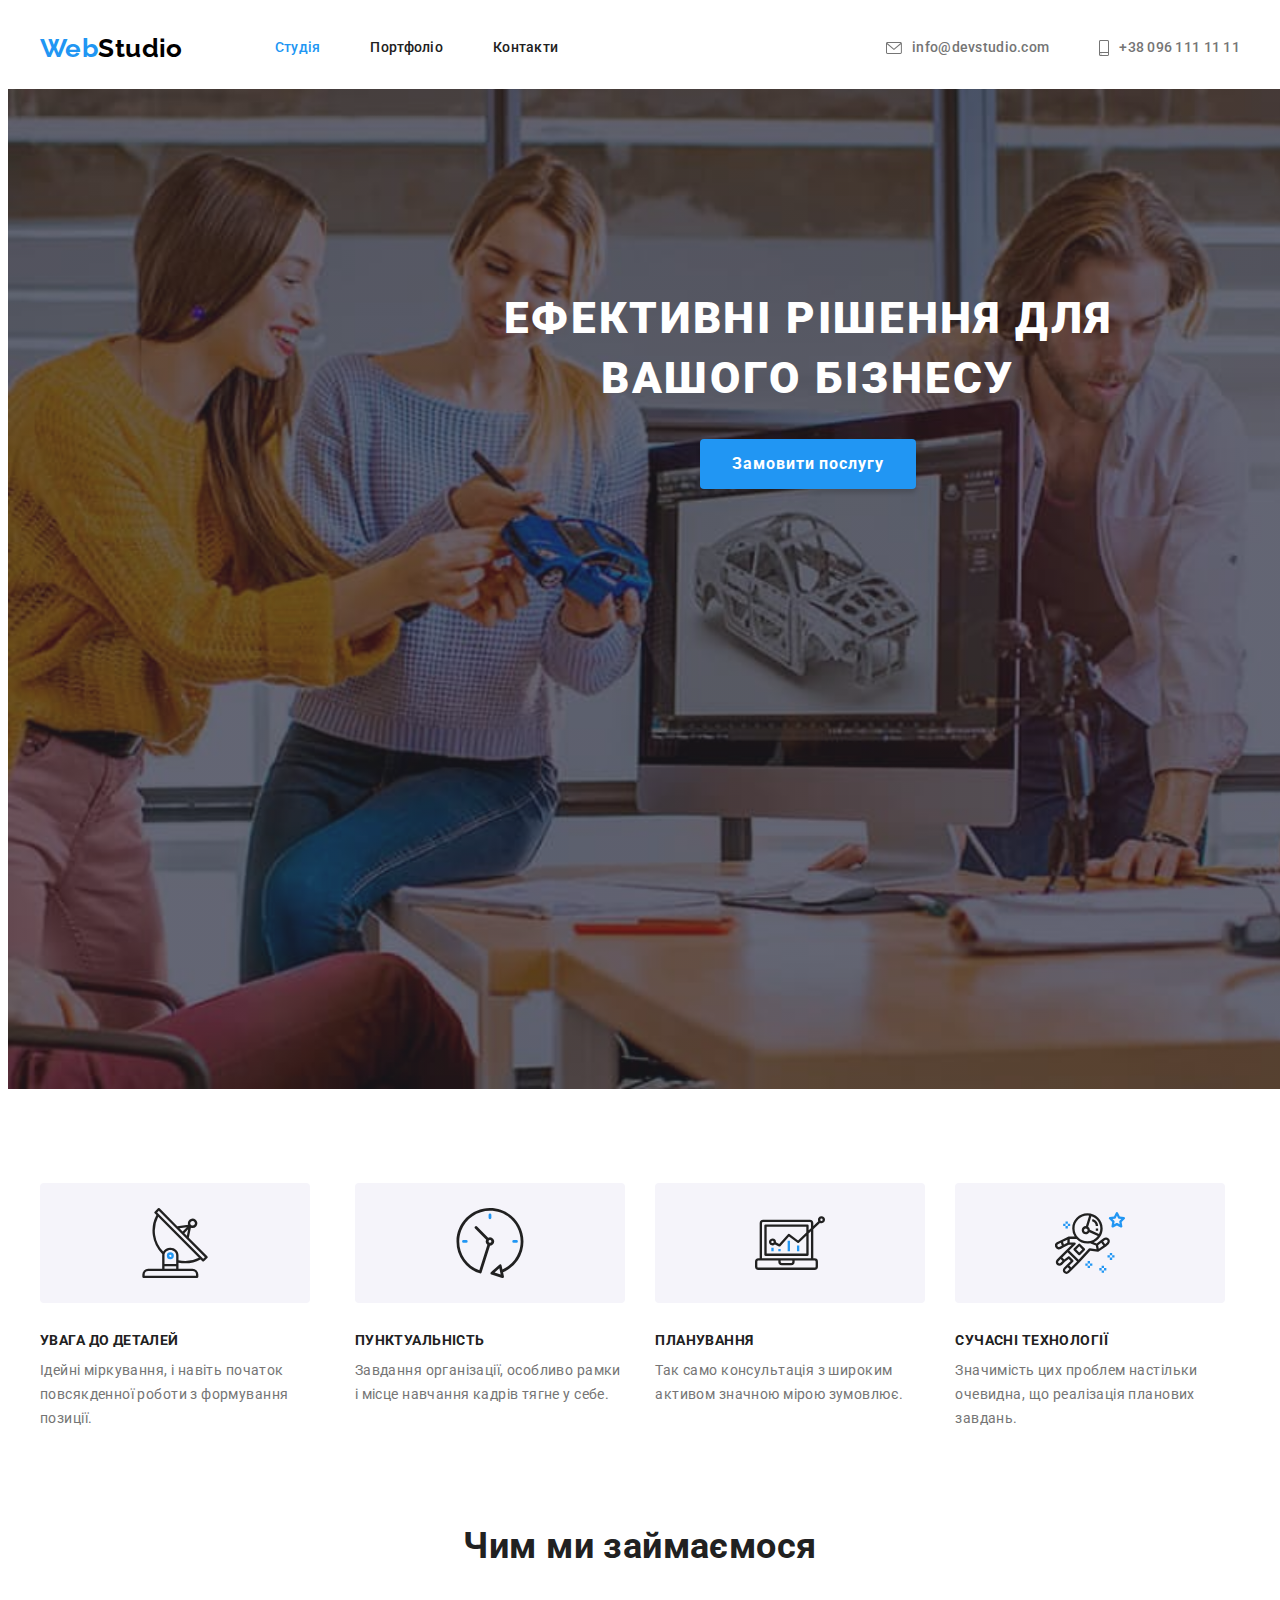
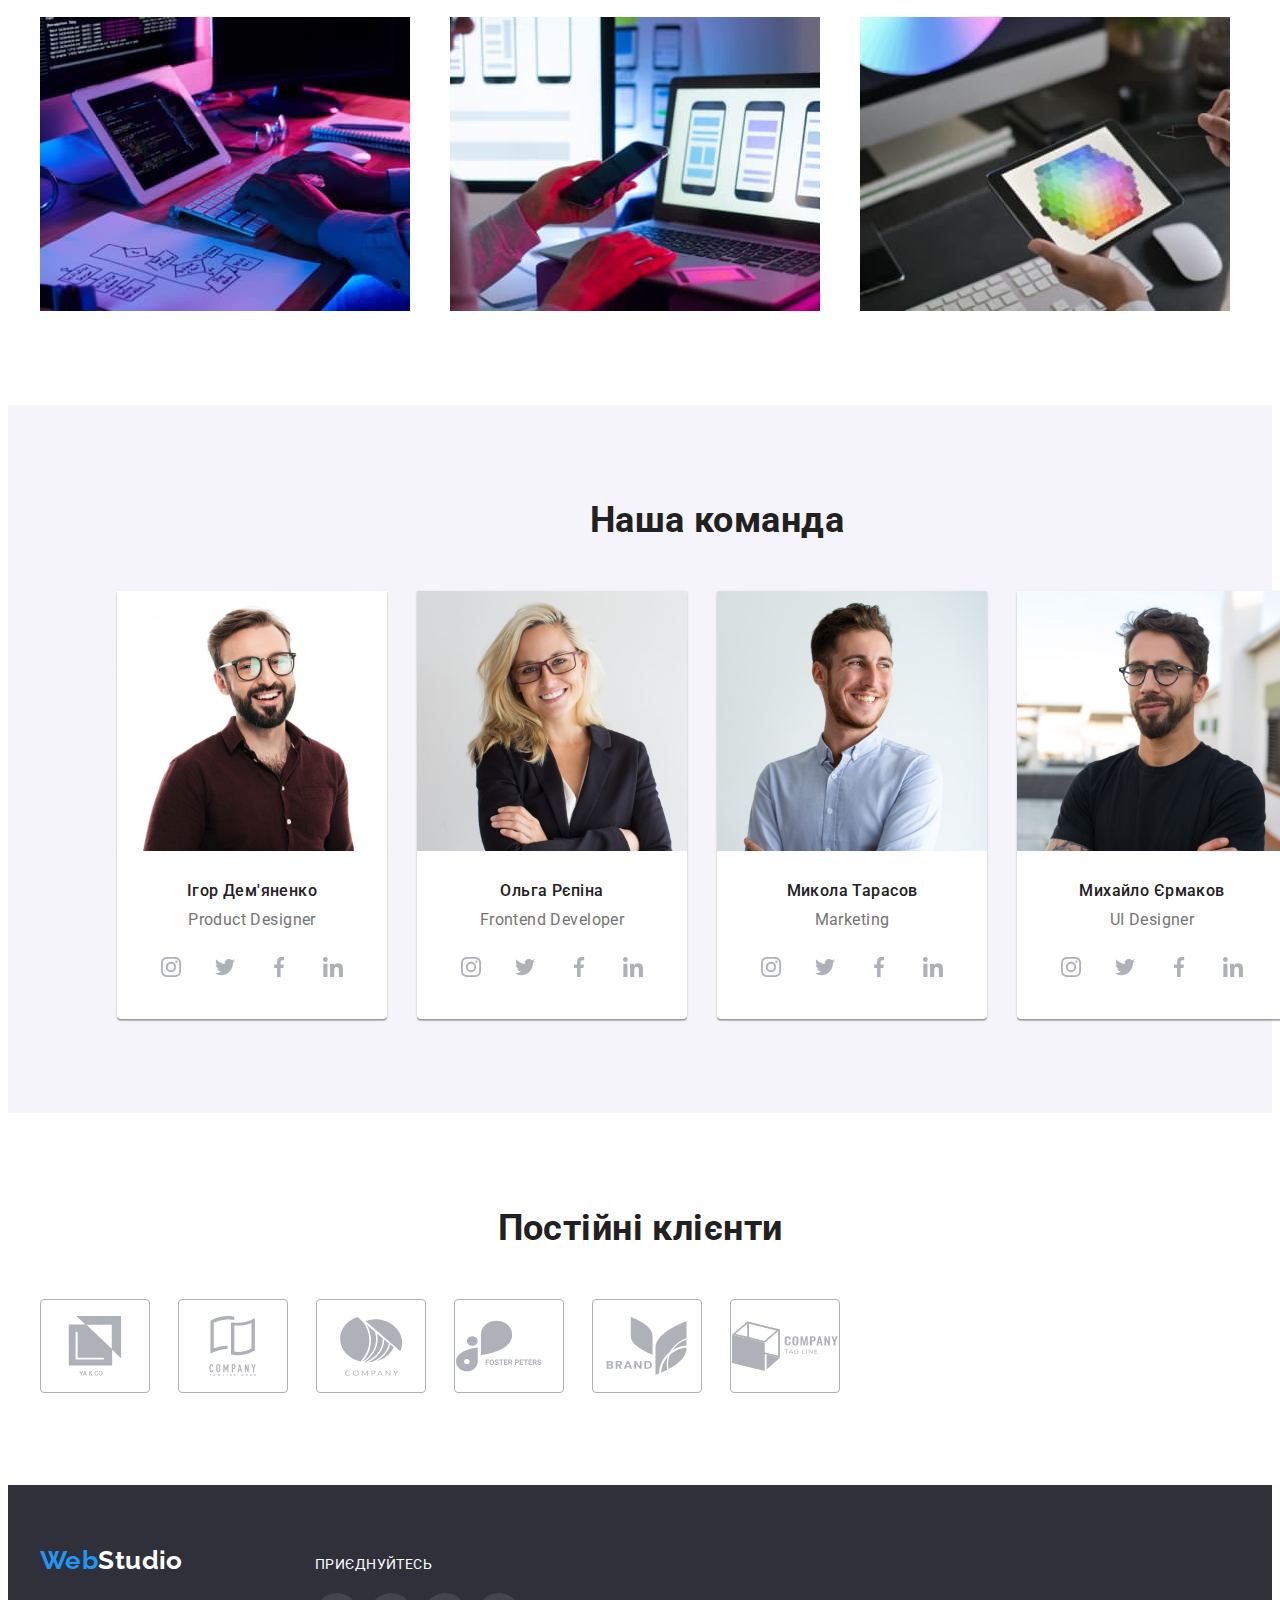
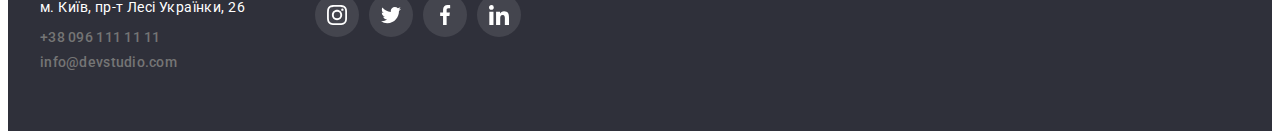
==== index.html @ 13f6e5ee "hw1" ====
<!DOCTYPE html>
<html lang="uk">
  <head>
    <meta charset="UTF-8" />
    <meta http-equiv="X-UA-Compatible" content="IE=edge" />
    <meta name="viewport" content="width=device-width, initial-scale=1.0" />
    <title>Document</title>
    <link rel="preconnect" href="https://fonts.googleapis.com" />
    <link rel="preconnect" href="https://fonts.gstatic.com" crossorigin />
    <link
      href="https://fonts.googleapis.com/css2?family=Raleway:wght@700&family=Roboto:wght@400;500;700;900&display=swap"
      rel="stylesheet"
    />
    <link
      rel="stylesheet"
      href="https://cdnjs.cloudflare.com/ajax/libs/modern-normalize/1.1.0/modern-normalize.min.css"
      integrity="sha512-wpPYUAdjBVSE4KJnH1VR1HeZfpl1ub8YT/NKx4PuQ5NmX2tKuGu6U/JRp5y+Y8XG2tV+wKQpNHVUX03MfMFn9Q=="
      crossorigin="anonymous"
      referrerpolicy="no-referrer"
    />
    <link rel="stylesheet" href="./css/styles.css" />
  </head>
  <body>
    <header class="page-header">
      <div class="container header-nav">
        <nav class="mail-nav" style="display: flex; align-items: center">
          <a href="./index.html" class="logo">
            <span class="logo-color">Web</span>Studio</a
          >
          <ul class="site-nav">
            <li class="item">
              <a href="./index.html" class="link current">Студія</a>
            </li>
            <li class="item">
              <a href="./portfolio.html" class="link">Портфоліо</a>
            </li>
            <li class="item"><a href="#" class="link">Контакти</a></li>
          </ul>
        </nav>
        <ul class="contacts">
          <li class="contacts-item">
            <a href="mailto:info@devstudio.com" class="contacts-link">
            <svg class="contacts-icon" width="16" height="12">
              <use href="./images/contacts.svg#icon-mail">
              </use>
            </svg>info@devstudio.com</a>
          </li>
          <li class="contacts-item">
            <a href="tel:+380961111111" class="contacts-link">
            <svg class="contacts-icon" width="10" height="16">
              <use href="./images/contacts.svg#icon-smartphone"></use>
            </svg>+38 096 111 11 11</a>
          </li>
        </ul>
      </div>
    </header>
    <main>
      <section class="hero overlay">
        <div class="container">
          <h1 class="hero-title">Ефективні рішення для вашого бізнесу</h1>
          <button class="hero-button" type="button">Замовити послугу</button>
        </div>
      </section>
      <section class="section">
        <div class="container">
          <h2 class="title hidden visually-hidden">переваги</h2>
          <ul class="features">
            <li class="features-item">
              <div class="features-icon">
                <svg width="70px" height="70px">
                  <use href="./images/symbol.svg#icon-antenna"></use>
                </svg>
                </div>
              <h3 class="title">Увага до деталей</h3>
              <p class="text">
                Ідейні міркування, і навіть початок повсякденної роботи з
                формування позиції.
              </p>
            </li>
            <li class="features-item">
              <div class="features-icon">
                <svg width="70px" height="70px">
                  <use href="./images/symbol.svg#icon-clock"></use>
                </svg>
                </div>
              <h3 class="title">Пунктуальність</h3>
              <p class="text">
                Завдання організації, особливо рамки і місце навчання кадрів
                тягне у себе.
              </p>
            </li>
            <li class="features-item">
              <div class="features-icon">
              <svg widht="70px" height="70px">
                <use href="./images/symbol.svg#icon-diagram"></use>
              </svg>
              </div>
              <h3 class="title">Планування</h3>
              <p class="text">
                Так само консультація з широким активом значною мірою зумовлює.
              </p>
            </li>
            <li class="features-item">
              <div class="features-icon">
              <svg width="70px" height="70px">
                <use href="./images/symbol.svg#icon-astronaut"></use>
              </svg>
              </div>
              <h3 class="title">Сучасні технології</h3>
              <p class="text">
                Значимість цих проблем настільки очевидна, що реалізація
                планових завдань.
              </p>
            </li>
          </ul>
        </div>
      </section>
      <section class="section section-padding">
        <div class="container">
          <h2 class="section-title">Чим ми займаємося</h2>
          <ul class="activity">
            <li class="activity-item">
              <img
                src="./images/img.jpg"
                alt="робота"
                width="370"
                height="294"
              />
            </li>
            <li class="activity-item">
              <img
                src="./images/img-1.jpg"
                alt="робота"
                width="370"
                height="294"
              />
            </li>
            <li class="activity-item">
              <img
                src="./images/img-2.jpg"
                alt="робота"
                width="370"
                height="294"
              />
            </li>
          </ul>
        </div>
        </div>
      </section>
      <section class="section-team">
        <div class="container">
          <h2 class="section-title">Наша команда</h2>
          <ul class="team-list">
            <li class="team-item">
              <img src="./images/img-3.jpg" alt="команда" width="270" />
              <div class="team">
                <h3 class="team-title">Ігор Дем'яненко</h3>
                <p class="team-text" lang="en">Product Designer</p>
                <ul class="team-soc-list list">
                  <li class="team-soc-item">
                    <a class="team-soc-link" href="">
                    <svg class="team-soc-icon" width="20" height="20">
                      <use href="./images/icons.svg#icon-instagram"></use>
                    </svg>
                  </a>
                </li>
                  <li class="team-soc-item">
                    <a class="team-soc-link" href="">
                    <svg class="team-soc-icon" width="20" height="20">
                      <use href="./images/icons.svg#icon-twitter"></use>
                    </svg>
                  </a>
                </li>
                  <li class="team-soc-item">
                    <a class="team-soc-link" href="">
                    <svg class="team-soc-icon" width="20" height="20">
                      <use href="./images/icons.svg#icon-facebook"></use>
                    </svg>
                  </a>
                </li>
                  <li class="team-soc-item">
                    <a class="team-soc-link link" href="">
                    <svg class="team-soc-icon" width="20" height="20">
                      <use href="./images/icons.svg#icon-linkedin"></use>
                    </svg>
                  </a>
                </li>
                </ul>
              </div>
            </li>
            <li class="team-item">
              <img src="./images/img-4.jpg" alt="команда" width="270" />
              <div class="team">
                <h3 class="team-title">Ольга Рєпіна</h3>
                <p class="team-text" lang="en">Frontend Developer</p>
                <ul class="team-soc-list list">
                  <li class="team-soc-item">
                    <a href="" class="team-soc-link link" >
                    <svg class="team-soc-icon" width="20" height="20">
                      <use href="./images/icons.svg#icon-instagram"></use>
                    </svg>
                  </a>
                </li>
                  <li class="team-soc-item">
                    <a href="" class="team-soc-link link">
                    <svg class="team-soc-icon" width="20" height="20">
                      <use href="./images/icons.svg#icon-twitter"></use>
                    </svg>
                  </a>
                </li>
                  <li class="team-soc-item">
                    <a href="" class="team-soc-link link">
                    <svg class="team-soc-icon" width="20" height="20">
                      <use href="./images/icons.svg#icon-facebook"></use>
                    </svg>
                  </a>
                </li>
                  <li class="team-soc-item"><a href="" class="team-soc-link link">
                    <svg class="team-soc-icon" width="20" height="20">
                      <use href="./images/icons.svg#icon-linkedin"></use>
                    </svg>
                  </a></li>
                </ul>
              </div>
            </li>
            <li class="team-item">
              <img src="./images/img-5.jpg" alt="команда" width="270" />
              <div class="team">
                <h3 class="team-title">Микола Тарасов</h3>
                <p class="team-text" lang="en">Marketing</p>
                <ul class="team-soc-list list">
                  <li class="team-soc-item">
                    <a href="" class="team-soc-link link" >
                    <svg class="team-soc-icon" width="20" height="20">
                      <use href="./images/icons.svg#icon-instagram"></use>
                    </svg>
                  </a>
                </li>
                  <li class="team-soc-item">
                    <a href="" class="team-soc-link link">
                    <svg class="team-soc-icon" width="20" height="20">
                      <use href="./images/icons.svg#icon-twitter"></use>
                    </svg>
                  </a>
                </li>
                  <li class="team-soc-item">
                    <a href="" class="team-soc-link link">
                    <svg class="team-soc-icon" width="20" height="20">
                      <use href="./images/icons.svg#icon-facebook"></use>
                    </svg>
                  </a>
                </li>
                  <li class="team-soc-item"><a href="" class="team-soc-link link">
                    <svg class="team-soc-icon" width="20" height="20">
                      <use href="./images/icons.svg#icon-linkedin"></use>
                    </svg>
                  </a></li>
                </ul>
              </div>
            </li>
            <li class="team-item">
              <img src="./images/img-6.jpg" alt="команда" width="270" />
              <div class="team">
                <h3 class="team-title">Михайло Єрмаков</h3>
                <p class="team-text" lang="en">UI Designer</p>
                <ul class="team-soc-list list">
                  <li class="team-soc-item">
                    <a href="" class="team-soc-link link" >
                    <svg class="team-soc-icon" width="20" height="20">
                      <use href="./images/icons.svg#icon-instagram"></use>
                    </svg>
                  </a>
                </li>
                  <li class="team-soc-item">
                    <a href="" class="team-soc-link link">
                    <svg class="team-soc-icon" width="20" height="20">
                      <use href="./images/icons.svg#icon-twitter"></use>
                    </svg>
                  </a>
                </li>
                  <li class="team-soc-item">
                    <a href="" class="team-soc-link link">
                    <svg class="team-soc-icon" width="20" height="20">
                      <use href="./images/icons.svg#icon-facebook"></use>
                    </svg>
                  </a>
                </li>
                  <li class="team-soc-item">
                    <a href="" class="team-soc-link link">
                    <svg class="team-soc-icon" width="20" height="20">
                      <use href="./images/icons.svg#icon-linkedin"></use>
                    </svg>
                  </a></li>
                </ul>
              </div>
            </li>
          </ul>
        </div>
      </section>
    </main>
    <section class="section">
      <div class="container">
        <h2 class="section-title">Постійні клієнти</h2>
        <ul class="client-list">
          <li class="client-item">
            <a href="" class="client-link">
              <svg class="client-icon">
                <use href="./images/partners.svg#icon-yaco" width="106px" height="60px"></use>
              </svg>
            </a>
          </li>
          <li class="client-item">
            <a href="" class="client-link">
              <svg class="client-icon">
                <use href="./images/partners.svg#icon-company" width="106px" height="60px"></use>
              </svg>
            </a>
          </li>
          <li class="client-item">
            <a href="" class="client-link">
              <svg class="client-icon">
                <use href="./images/partners.svg#icon-Object" width="106px" height="60px"></use>
              </svg>
            </a>
          </li>
          <li class="client-item">
            <a href="" class="client-link">
              <svg class="client-icon">
                <use href="./images/partners.svg#icon-group" width="106px" height="60px"></use>
              </svg>
            </a>
          </li>
          <li class="client-item">
            <a href="" class="client-link">
              <svg class="client-icon">
                <use href="./images/partners.svg#icon-brand" width="106px" height="60px"></use>
              </svg>
            </a>
          </li>
          <li class="client-item">
            <a href="" class="client-link">
              <svg class="client-icon">
                <use href="./images/partners.svg#icon-Tag-line" width="106px" height="60px"></use>
              </svg>
            </a>
          </li>
        </ul>
      </div>
    </section>
     <footer class="footer">
      <div class="container address-social">
        <div>
          <a class="footer-logo" href="./index.html"
            ><span class="logo-color">Web</span>Studio</a
          >
          <address>
            <ul class="footer-contacts">
              <li class="footer-item">
                <a
                  href="https://goo.gl/maps/CPtrU1FHBa2aNyZL9"
                  target="_blank"
                  rel="noopener noreferrer nofollow"
                  class="address"
                  >м. Київ, пр-т Лесі Українки, 26</a
                >
              </li>
              <li class="footer-item">
                <a href="tel:+380961111111" class="link">+38 096 111 11 11</a>
              </li>
              <li class="footer-item">
                <a href="mailto:info@devstudio.com" class="link"
                  >info@devstudio.com</a
                >
              </li>
            </ul>
          </address>
        </div>
        <div class="footer-social-networks">
          <p class="footer-title">Приєднуйтесь</p>
          <ul class="footer-social-list">
            <li class="footer-social-item">
              <a
                class="footer-social-link"
                href="#"
                target="_blank"
                rel="noopener noreferrer nofollow"
              >
                <svg class="footer-social-icon" width="20px" height="20px">
                  <use href="./images/icons.svg#icon-instagram"></use>
                </svg>
              </a>
            </li>
            <li class="footer-social-item">
              <a
                class="footer-social-link"
                href="#"
                target="_blank"
                rel="noopener noreferrer nofollow"
              >
                <svg class="footer-social-icon" width="20px" height="20px">
                  <use href="./images/icons.svg#icon-twitter"></use>
                </svg>
              </a>
            </li>
            <li class="footer-social-item">
              <a
                class="footer-social-link"
                href="#"
                target="_blank"
                rel="noopener noreferrer nofollow"
              >
                <svg class="footer-social-icon" width="20px" height="20px">
                  <use href="./images/icons.svg#icon-facebook"></use>
                </svg>
              </a>
            </li>
            <li class="footer-social-item">
              <a
                class="footer-social-link"
                href="#"
                target="_blank"
                rel="noopener noreferrer nofollow"
              >
                <svg class="footer-social-icon" width="20px" height="20px">
                  <use href="./images/icons.svg#icon-linkedin"></use>
                </svg>
              </a>
            </li>
          </ul>
        </div>
      </div>
    </footer>
  </body>
</html>
---- css/styles.css ----
:root {
    --primery-bacground-color: #f5f5f5;
    --bacground-color: #ffffff;
    --header-bacground-color: #ececec;
    --button-text-hover-color: #ffffff;
    --hero-title-color: #ffffff;
    --accent-bacground-color: #2f303a;
    --primary-text-color: #757575;
    --title-text-color: #212121;
    --logo-text-color: #2196f3;
    --button-bacground-color: #2196f3;
    --address-color: #ffffff;
    --logo-color: #000000;
    --footer-logo-color: #ffffff;
    --section-team-color: #f5f4fa;
    --border-color: #eeeeee;
    --hover-contacts-icon-color: #2196f3;
    --icon-bacground-color: #f5f4fa;
    --hover-bacground-color: #2196f3;
  --hover-icon-color: #ffffff;
    --icon-color: #afb1b8;
    --footer-icon-color: #ffffff;
    --footer-title-color: #ffffff;
}

p,
h1,
h2,
h3,
h4,
h5,
h6 {
    margin: 0;
}

ul,
li {
    margin: 0;
    padding-left: 0;
    list-style: none;
}

button {
    cursor: pointer;
}

address {
    font-style: normal;
}

img {
    display: block;
    max-width: 100%;
    height: auto;
}


body {
    font-family: "Roboto", sans-serif;
    font-size: 14px;
    letter-spacing: 0.03em;
    color: var(--primary-text-color);
    background-color: var(---bacground-color);
}




.page-header a,
.footer a,
.portfolio a {
    text-decoration: none;
}

.container {
    margin-left: auto;
    margin-right: auto;
    width: 1200px;
    padding: 0 15px;
}

/* Logo */

.logo {
    font-family: "Raleway", sans-serif;
    font-weight: 700;
    font-size: 26px;
    line-height: 1.19;
    color: var(--logo-color);
}

.logo-color {
    color: var(--button-bacground-color);
}

/* Page header */

.page-header {
    background-color: var(--bacground-color);
}

.page-header::after {
    content: " ";
    width: 1600px;
    height: 1px;
    background-color: var(--line-color);
    display: block;
}

/* Main navigation */

.main-nav {
    display: flex;
    align-items: center;
}

/* Site navigation */

.site-nav {
    display: flex;
    margin-left: 92px;
    gap: 50px;
}

.header-nav {
    display: flex;
    align-items: center;
}

.site-nav .link {
    display: block;
    padding-top: 32px;
    padding-bottom: 32px;
    color: var(--title-text-color);
    font-weight: 500;
    font-size: 14px;
    line-height: 1.14;
    letter-spacing: 0.02em;
}

.site-nav .link:hover,
.site-nav .link:focus {
    color: var(--button-bacground-color);
}

.site-nav .link.current {
    color: var(--button-bacground-color);
}

/* Contacts */

.contacts {
    display: flex;
    margin-left: auto;
    gap: 50px;
    text-decoration: none;
}

.contacts-item {
    width: 100%;
    height: 100%;
}

.contacts-link {
    display: flex;
    width: 100%;
    height: 100%;
    align-items: center;
    font-weight: 500;
    font-size: 14px;
    line-height: 1.14;
    letter-spacing: 0.02em;
    color: var(--primary-text-color);
}

.contacts-icon {
    margin-right: 10px;
    fill: currentColor;
}

.contacts-link:hover,
.contacts-link:focus {
    color: var(--hover-contacts-icon-color);
}


/* Hero */

.hero {
    text-align: center;
    background: var(--accent-bacground-color);
    padding-top: 200px;
    padding-bottom: 200px; 
}

.overlay {
    width: 1600px;
    height: 600px;
    left: 0px;
    top: 80px;
    background-image: linear-gradient(rgba(47, 48, 58, 0.4),
    rgba(47, 48, 58, 0.4)),
    url(../images/Img\ team.jpg);
    background-repeat: no-repeat;
    background-position: center;
    background-size: cover;
}

.hero-title {
    width: 696px;
    margin: auto;
    margin-bottom: 30px;
    font-weight: 900;
    font-size: 44px;
    line-height: 1.36;
    letter-spacing: 0.06em;
    text-align: center;
    text-transform: uppercase;
    color: var(--hero-title-color);
}


.hero-button {
    font-size: 16px;
    padding: 10px 32px;
    min-width: 216px;
    font-family: inherit;
    font-weight: 700;
    line-height: 1.88;
    letter-spacing: 0.06em;
    border: none;
    box-shadow: 0px 4px 4px rgba(0, 0, 0, 0.15);
    border-radius: 4px;
    color: var(--button-text-hover-color);
    background-color: var(--button-bacground-color);
}



/* Sections */

.section {
    padding-top: 94px;
    padding-bottom: 94px;
}

.section .title {
    margin-bottom: 50px;
    color: var(--title-text-color);
}

.section-team {
    background-color: var(--section-team-color);
}

.section-title {
    margin-bottom: 50px;
    font-size: 36px;
    line-height: 1.17;
    text-align: center;
    color: var(--title-text-color);
}

/* Features */

.visually-hidden {
    position: absolute;
    white-space: nowrap;
    width: 1px;
    height: 1px;
    overflow: hidden;
    border: 0;
    padding: 0;
    clip: rect(0 0 0 0);
    clip-path: inset(50%);
    margin: -1px;
}

.features {
    display: flex;
    gap: 30px;
}

.features-item {
    display: flex;
    flex-direction: column;
}

.features-icon{
    display:flex;
    justify-content: center;
    align-items: center;
    margin-bottom: 30px;
    width: 270px;
    height: 120px;
    background: var(--icon-bacground-color);
    border-radius: 4px;
}

.features .title {
    margin-bottom: 10px;
    font-size: 14px;
    line-height: 1.14;
    text-transform: uppercase;
}

.features .text {
    font-weight: 400;
    font-size: 14px;
    line-height: 1.71;
    color: var(--primary-text-color);
}

.filters {
    display: flex;
    gap: 8px;
    margin-bottom: 50px;
}

.filters .filter-button.current {
    border: none;
    color: var(--button-text-hover-color);
    background: var(--button-bacground-color);
    box-shadow: 0px 3px 1px rgba(0, 0, 0, 0.1), 0px 1px 2px rgba(0, 0, 0, 0.08),
        0px 2px 2px rgba(0, 0, 0, 0.12);
    border-radius: 4px;
}

.filters .filter-button {
    font-family: inherit;
    font-style: normal;
    font-weight: 500;
    font-size: 16px;
    line-height: 1.62;
    border: none;
    padding: 6px 22px;
    border-radius: 4px;
    letter-spacing: 0.03em;
    color: var(--title-text-color);
    background: var(--section-team-color);
    border-radius: 4px;
}

.hero-button {
    font-family: inherit;
    font-weight: 700;
    font-size: 16px;
    line-height: 1.88;
    letter-spacing: 0.06em;
    min-width: 216px;
    border: none;
    padding: 10px 32px;
    border-radius: 4px;
    color: var(--button-text-hover-color);
    background-color: var(--button-bacground-color);
}

/* What we do */

.section-padding {
    padding-top: 0;
}

.activity {
    display: flex;
    flex-wrap: wrap;
    gap: 30px;
}

.activity-item {
    display: flex;
    width: calc((100% - 60px) / 3);
}

/* Team */

.section-team {
    padding: 94px;
}

.team-list {
    display: flex;
    gap: 30px;
}

.team {
    padding-top: 30px;
    padding-bottom: 30px;
}

.team-title {
    font-weight: 500;
    font-size: 16px;
    line-height: 1.19;
    text-align: center;
    color: var(--title-text-color);
    margin-bottom: 10px;
}

.team-text {
    font-weight: 400;
    font-size: 16px;
    line-height: 1.19;
    text-align: center;
    color: var(--primary-text-color);
    margin-bottom: 16px;
}

.team-item {
    background: var(--bacground-color);
    box-shadow: 0px 1px 3px rgba(0, 0, 0, 0.12), 0px 1px 1px rgba(0, 0, 0, 0.14),
        0px 2px 1px rgba(0, 0, 0, 0.2);
    border-radius: 0px 0px 4px 4px;
}


.team-soc-list{
display: flex;
justify-content: center;
gap: 10px;
}

.team-soc-item{
width: 44px;
height: 44px;
}

.team-soc-link {
    display: flex;
    align-items: center;
    justify-content: center;
    width: 100%;
    height: 100%;
    border-radius: 50%;
    color: var(--icon-color);
}

.team-soc-icon{
fill: currentColor;
display: flex;
}


.team-soc-icon:hover,
.team-soc-icon:focus{
    background-color: var(--hover-bacground-color);
    color: var(--hover-icon-color);
}

/*Client*/

.client-list{
display: flex;
gap: 30px;
}

.client-item{
width: calc((100%-50%) / 6);
height: 92px;
}

.client-link{
display: flex;
align-items: center;
justify-content: center;
width: 100%;
height: 100%;
border: 1px solid var(--icon-color);
border-radius: 4px;
fill: var(--icon-color);
}

.client-icon{
width: 106px;
height: 60px;
}

.client-link:hover,
.client-link:focus{
    border: 1px solid var(--hover-bacground-color);
    fill: var(--hover-bacground-color);
}

/* Portfolio */

.portfolio {
    display: flex;
    flex-wrap: wrap;
    gap: 30px;
}

.portfolio-element {
    width: calc((100% - 60px) / 3);
}

.portfolio-link {
    text-decoration: none;
}

.portfolio-item {
    display: block;
    padding: 20px 24px;
    border: 1px solid var(--border-color);
}

.portfolio-title {
    margin-bottom: 4px;
    font-weight: 700;
    font-size: 18px;
    line-height: 2;
    letter-spacing: 0.06em;
    color: var(--title-text-color);
}

.portfolio-text {
    font-weight: 400;
    font-size: 16px;
    line-height: 1.88;
    color: var(--primary-text-color);
}

.portfolio-element:hover,
.portfolio-element:focus {
    box-shadow: 0px 1px 1px rgba(0, 0, 0, 0.12), 0px 4px 4px rgba(0, 0, 0, 0.06),
    1px 4px 6px rgba(0, 0, 0, 0.16);
}

.filters .filter-button:hover,
.filters .filter-button:focus {
    cursor: pointer;
    background-color: var(--button-bacground-color);
    color: var(--button-text-hover-color);
    box-shadow: 0px 3px 1px rgba(0, 0, 0, 0.1), 0px 1px 2px rgba(0, 0, 0, 0.08), 0px 2px 2px rgba(0, 0, 0, 0.12);
}

.filters {
    display: flex;
    justify-content: center;
}

/* Footer */

.footer {
    background: var(--accent-bacground-color);
    background: var(--accent-bacground-color);
    padding-top: 60px;
    padding-bottom: 60px;
}

.address-social {
    display: flex;
    align-items: baseline;
}

.footer-logo {
    display: block;
    margin-bottom: 20px;
    text-decoration: none;
    font-family: "Raleway", sans-serif;
    font-weight: 700;
    font-size: 26px;
    line-height: 1.19;
    color: var(--footer-logo-color);
}

.address {
    display: block;
    margin-bottom: 10px;
    font-family: inherit;
    font-style: normal;
    font-size: 14px;
    line-height: 1.71;
    letter-spacing: 0.03em;
    color: var(--address-color);
}

.footer-item:not(:last-child) {
    margin-bottom: 9px;
}

.footer-contacts .link {
    display: block;
    font-weight: 500;
    font-size: 14px;
    line-height: 1.14;
    letter-spacing: 0.02em;
    color: var(--primary-text-color);
}

.footer-contacts .link:hover,
.footer-contacts .link:focus {
    color: var(--button-bacground-color);
}

.footer-social-networks{
margin-left: 70px;
}

.footer-title{
    margin-bottom: 20px;
    line-height: 1.14;
    text-transform: uppercase;
    color: var(--footer-title-color);
}

.footer-social-list{
    display: flex;
    gap: 10px;
}

.footer-social-item{
    width: 44px;
    height: 44px;
}

.footer-social-link{
    display: flex;
    align-items: center;
    justify-content: center;
    width: 100%;
    height: 100%;
    border-radius: 50%;
    background: rgba(255, 255, 255, 0.1);
    color: var(--footer-icon-color);
}

.footer-social-icon{
    fill: currentColor;
}

.footer-social-link:hover,
.footer-social-link:focus{
    background: #2196F3;;
}

.footer-social-link:hover .footer-social-icon
.footer-social-link:focus .footer-social-icon{
    fill: var(--hover-icon-color);
}
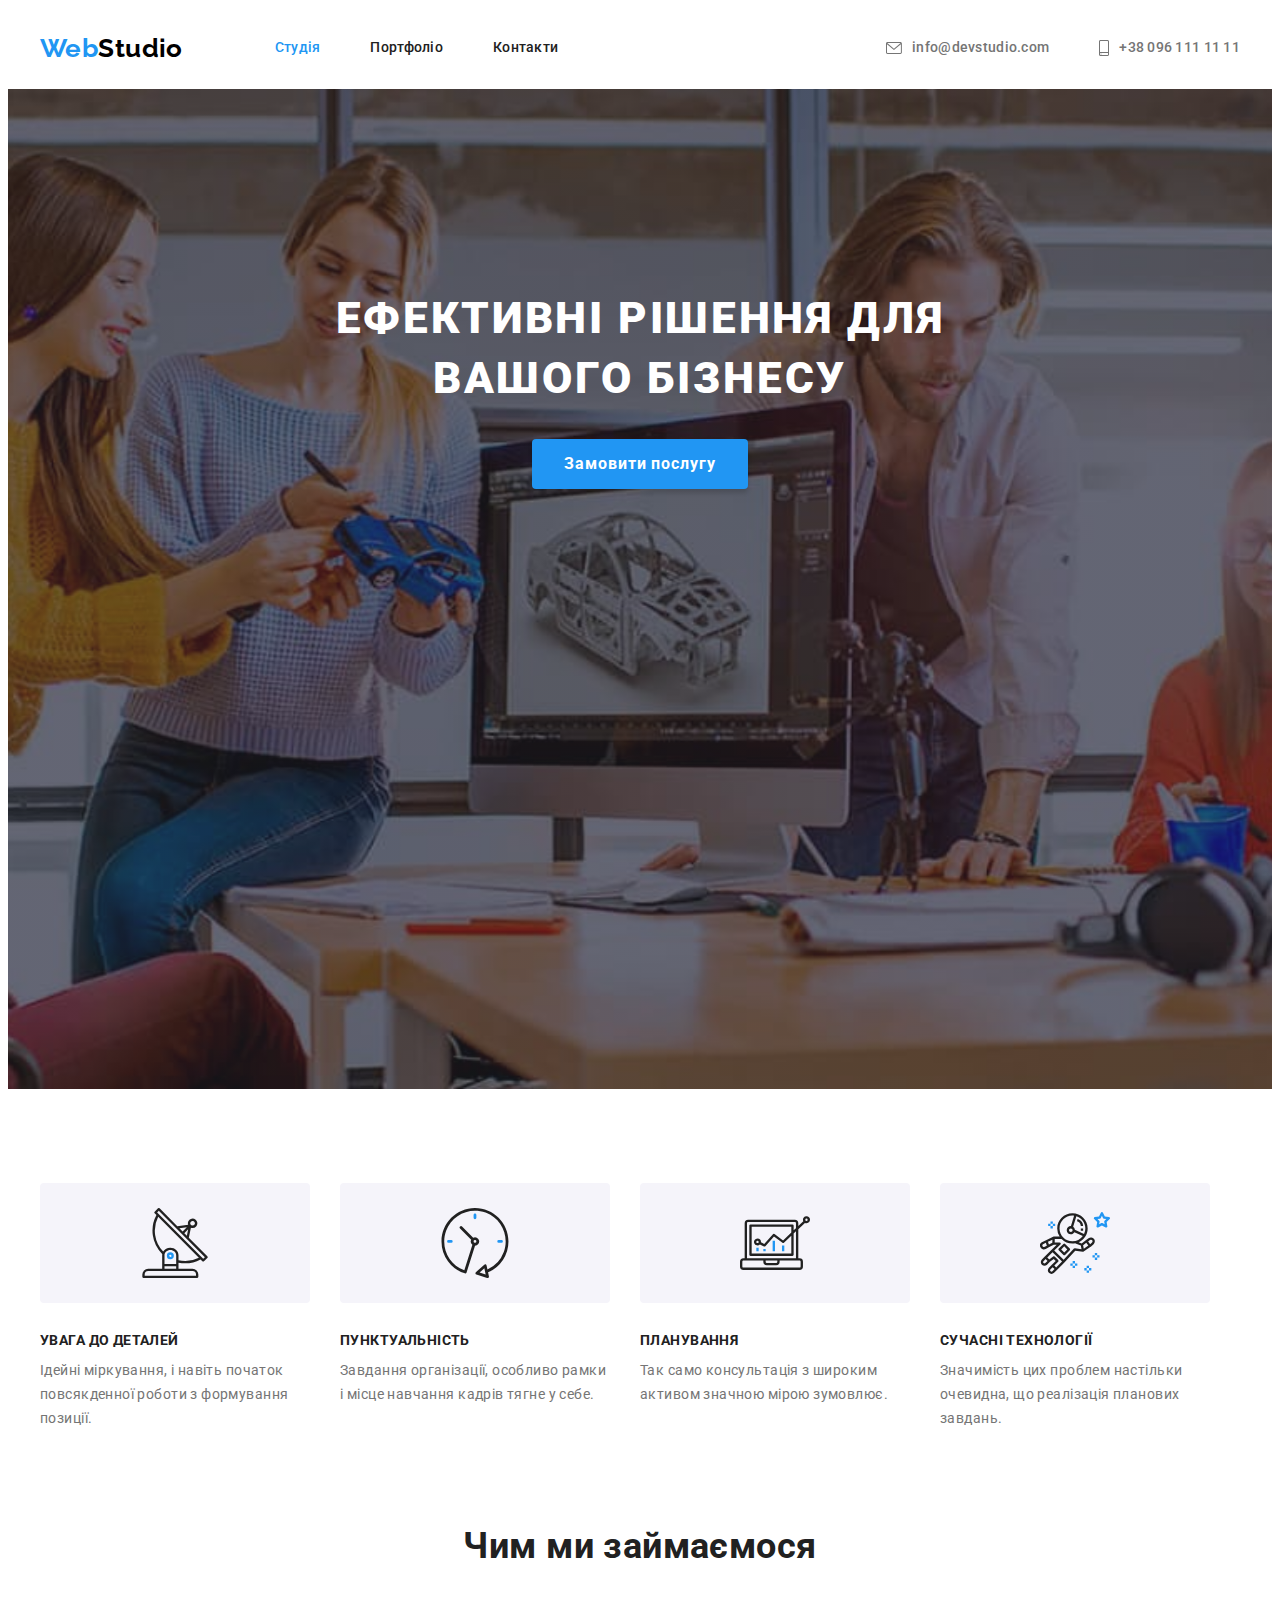
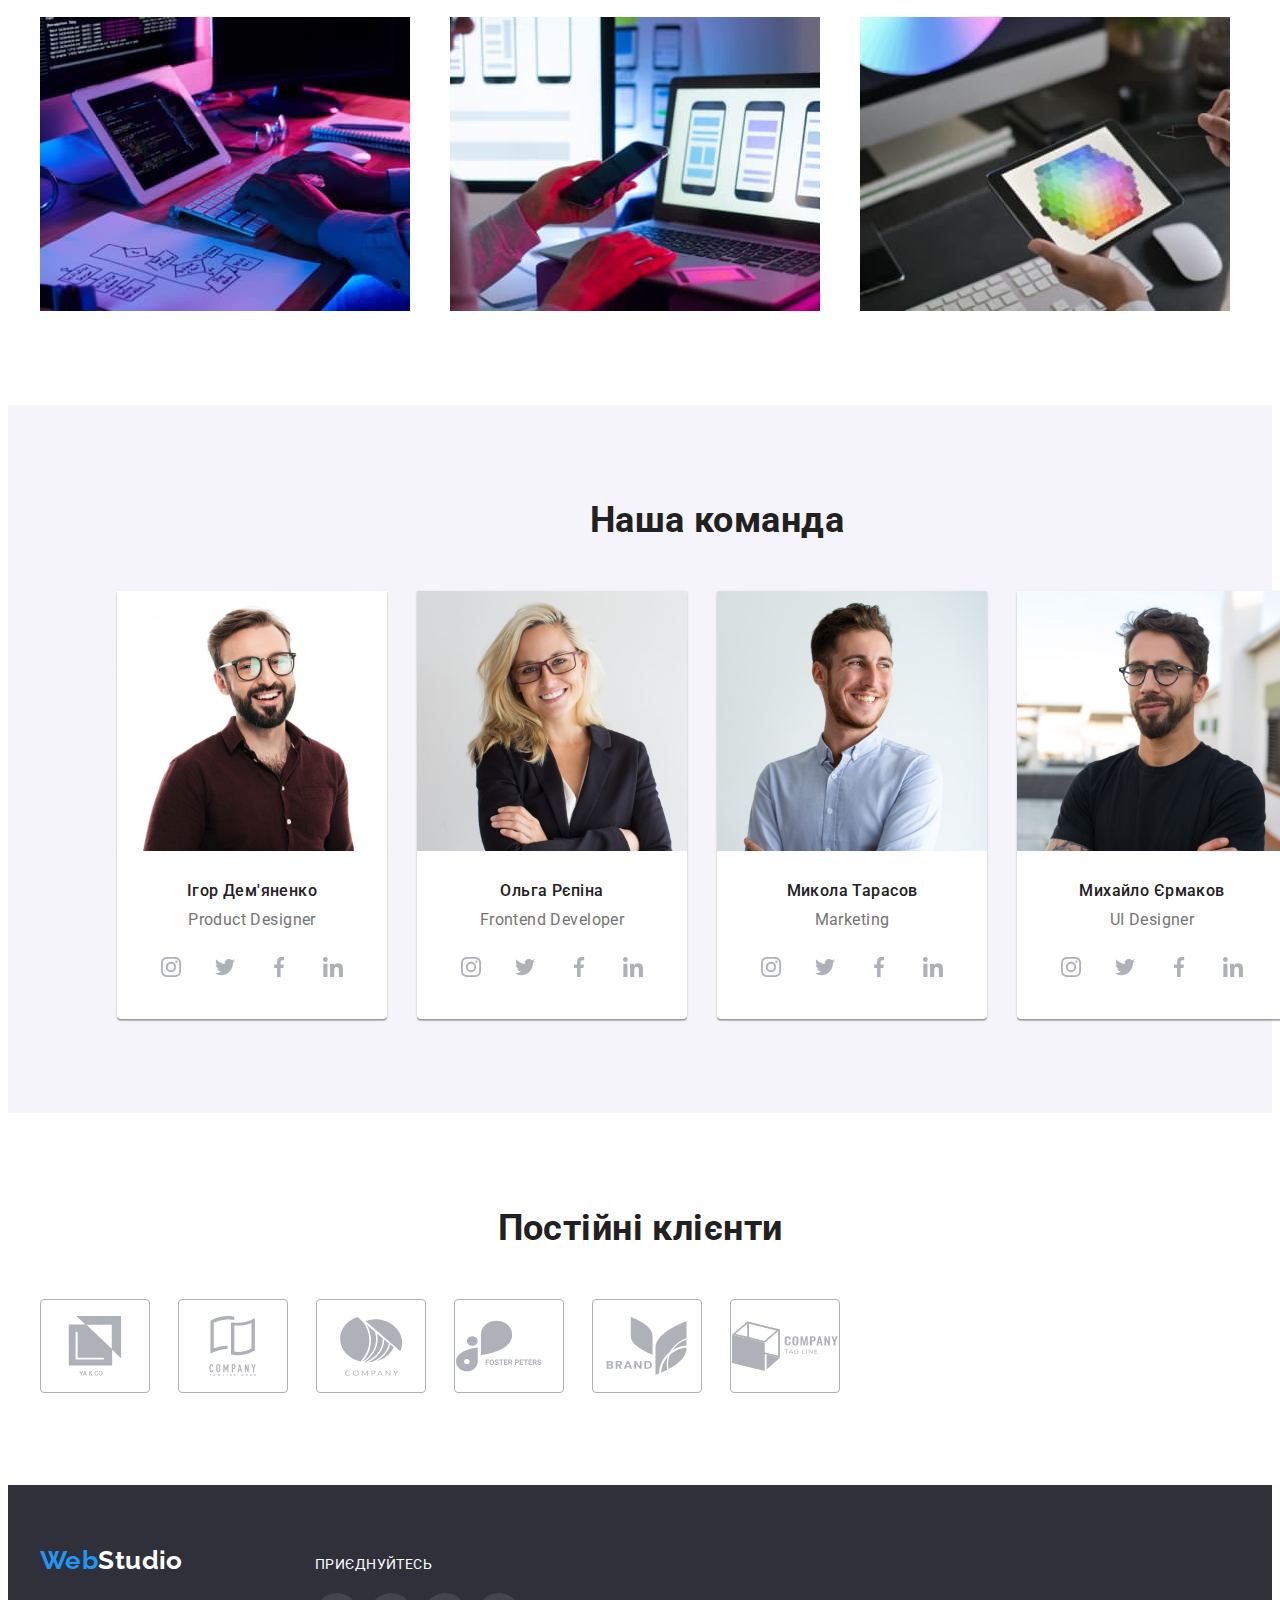
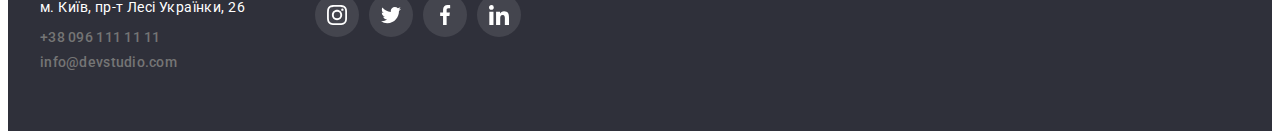
==== commit 867d7933: "hw2" ====
--- a/index.html
+++ b/index.html
@@ -67,7 +67,7 @@
           <ul class="features">
             <li class="features-item">
               <div class="features-icon">
-                <svg width="70px" height="70px">
+                <svg width="70" height="70">
                   <use href="./images/symbol.svg#icon-antenna"></use>
                 </svg>
                 </div>
@@ -79,7 +79,7 @@
             </li>
             <li class="features-item">
               <div class="features-icon">
-                <svg width="70px" height="70px">
+                <svg width="70" height="70">
                   <use href="./images/symbol.svg#icon-clock"></use>
                 </svg>
                 </div>
@@ -91,7 +91,7 @@
             </li>
             <li class="features-item">
               <div class="features-icon">
-              <svg widht="70px" height="70px">
+              <svg widht="70" height="70">
                 <use href="./images/symbol.svg#icon-diagram"></use>
               </svg>
               </div>
@@ -102,7 +102,7 @@
             </li>
             <li class="features-item">
               <div class="features-icon">
-              <svg width="70px" height="70px">
+              <svg width="70" height="70">
                 <use href="./images/symbol.svg#icon-astronaut"></use>
               </svg>
               </div>
@@ -304,43 +304,43 @@
         <ul class="client-list">
           <li class="client-item">
             <a href="" class="client-link">
-              <svg class="client-icon">
-                <use href="./images/partners.svg#icon-yaco" width="106px" height="60px"></use>
-              </svg>
-            </a>
-          </li>
-          <li class="client-item">
-            <a href="" class="client-link">
-              <svg class="client-icon">
-                <use href="./images/partners.svg#icon-company" width="106px" height="60px"></use>
-              </svg>
-            </a>
-          </li>
-          <li class="client-item">
-            <a href="" class="client-link">
-              <svg class="client-icon">
-                <use href="./images/partners.svg#icon-Object" width="106px" height="60px"></use>
-              </svg>
-            </a>
-          </li>
-          <li class="client-item">
-            <a href="" class="client-link">
-              <svg class="client-icon">
-                <use href="./images/partners.svg#icon-group" width="106px" height="60px"></use>
-              </svg>
-            </a>
-          </li>
-          <li class="client-item">
-            <a href="" class="client-link">
-              <svg class="client-icon">
-                <use href="./images/partners.svg#icon-brand" width="106px" height="60px"></use>
-              </svg>
-            </a>
-          </li>
-          <li class="client-item">
-            <a href="" class="client-link">
-              <svg class="client-icon">
-                <use href="./images/partners.svg#icon-Tag-line" width="106px" height="60px"></use>
+              <svg width="106" height="60">
+                <use href="./images/partners.svg#icon-yaco" ></use>
+              </svg>
+            </a>
+          </li>
+          <li class="client-item">
+            <a href="" class="client-link">
+              <svg width="106" height="60">
+                <use href="./images/partners.svg#icon-company"></use>
+              </svg>
+            </a>
+          </li>
+          <li class="client-item">
+            <a href="" class="client-link">
+              <svg width="106" height="60">
+                <use href="./images/partners.svg#icon-Object"></use>
+              </svg>
+            </a>
+          </li>
+          <li class="client-item">
+            <a href="" class="client-link">
+              <svg width="106" height="60">
+                <use href="./images/partners.svg#icon-group"></use>
+              </svg>
+            </a>
+          </li>
+          <li class="client-item">
+            <a href="" class="client-link">
+              <svg width="106" height="60">
+                <use href="./images/partners.svg#icon-brand"></use>
+              </svg>
+            </a>
+          </li>
+          <li class="client-item">
+            <a href="" class="client-link">
+              <svg width="106" height="60">
+                <use href="./images/partners.svg#icon-Tag-line"></use>
               </svg>
             </a>
           </li>
--- a/css/styles.css
+++ b/css/styles.css
@@ -17,10 +17,10 @@
     --hover-contacts-icon-color: #2196f3;
     --icon-bacground-color: #f5f4fa;
     --hover-bacground-color: #2196f3;
-  --hover-icon-color: #ffffff;
     --icon-color: #afb1b8;
     --footer-icon-color: #ffffff;
     --footer-title-color: #ffffff;
+    --hover-icon-color: #ffffff;
 }
 
 p,
@@ -194,10 +194,10 @@
 }
 
 .overlay {
-    width: 1600px;
+    max-width: 1600px;
     height: 600px;
-    left: 0px;
-    top: 80px;
+    margin-left: auto;
+    margin-right: auto;
     background-image: linear-gradient(rgba(47, 48, 58, 0.4),
     rgba(47, 48, 58, 0.4)),
     url(../images/Img\ team.jpg);
@@ -282,8 +282,7 @@
 }
 
 .features-item {
-    display: flex;
-    flex-direction: column;
+    width: 270px;
 }
 
 .features-icon{
@@ -291,7 +290,6 @@
     justify-content: center;
     align-items: center;
     margin-bottom: 30px;
-    width: 270px;
     height: 120px;
     background: var(--icon-bacground-color);
     border-radius: 4px;
@@ -435,17 +433,17 @@
     color: var(--icon-color);
 }
 
+.team-soc-link:hover,
+.team-soc-link:focus{
+    background-color: var(--hover-bacground-color);
+    color: var(--hover-icon-color);
+}
+
 .team-soc-icon{
 fill: currentColor;
-display: flex;
-}
-
-
-.team-soc-icon:hover,
-.team-soc-icon:focus{
-    background-color: var(--hover-bacground-color);
-    color: var(--hover-icon-color);
-}
+}
+
+
 
 /*Client*/
 
@@ -470,10 +468,6 @@
 fill: var(--icon-color);
 }
 
-.client-icon{
-width: 106px;
-height: 60px;
-}
 
 .client-link:hover,
 .client-link:focus{
@@ -490,11 +484,12 @@
 }
 
 .portfolio-element {
-    width: calc((100% - 60px) / 3);
+width: calc((100% - 60px) / 3);
 }
 
 .portfolio-link {
-    text-decoration: none;
+text-decoration: none;    
+display: block;
 }
 
 .portfolio-item {
@@ -519,8 +514,8 @@
     color: var(--primary-text-color);
 }
 
-.portfolio-element:hover,
-.portfolio-element:focus {
+.portfolio-link:hover,
+.portfolio-link:focus {
     box-shadow: 0px 1px 1px rgba(0, 0, 0, 0.12), 0px 4px 4px rgba(0, 0, 0, 0.06),
     1px 4px 6px rgba(0, 0, 0, 0.16);
 }
